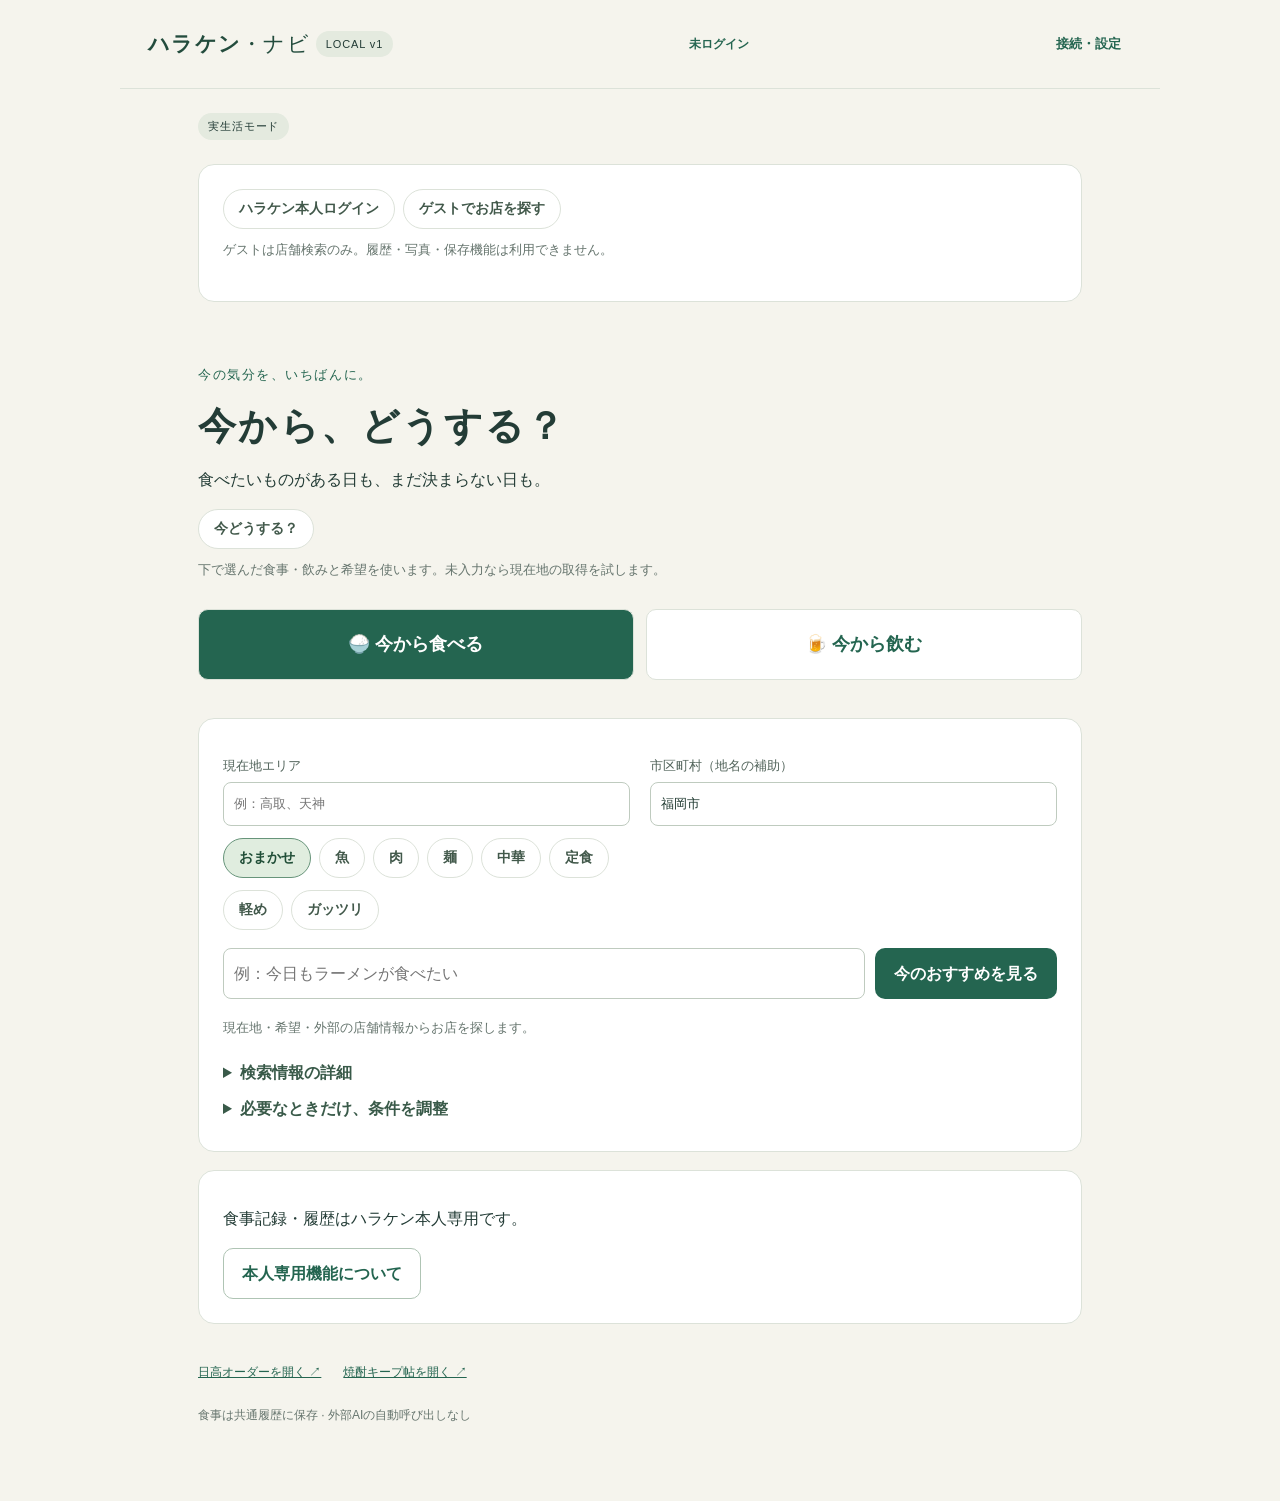
==== index.html @ 4fb6dfbc "Publish read-only guest search and owner login status" ====
<!doctype html>
<html lang="ja" translate="no" class="notranslate"><head><meta charset="utf-8"><meta name="google" content="notranslate"><meta name="viewport" content="width=device-width, initial-scale=1"><link rel="manifest" href="./manifest.webmanifest?v=pwa-id-2" crossorigin="use-credentials"><meta name="theme-color" content="#276451"><title>ハラケン・ナビ</title><link rel="stylesheet" href="style.css"></head>
<body><header><a class="brand" href="#">ハラケン<span>・ナビ</span></a><span class="badge">LOCAL v1</span><button id="auth-badge" class="quiet" aria-label="ログイン状態">未ログイン</button><button id="settings-toggle" class="quiet">接続・設定</button></header>
<main><span id="test-banner" class="badge">実生活モード</span><div id="notice" role="status" aria-live="polite"></div>
<section id="settings" hidden><h2>接続・設定</h2><div id="clock" class="muted"></div><span id="location-status"></span><button id="locate" class="quiet" hidden>現在地を再取得</button><p>OTPログインはハラケン本人専用です。本人としてログインすると、既存アプリの履歴を参照できます。食事は共通履歴へ保存します。以前の端末記録も残ります。</p>
<form id="login-form"><label>メールアドレス<input id="email" type="email" autocomplete="username" required></label><button id="otp-send" type="submit">認証コードを送信</button></form><form id="otp-form" hidden><label>認証コード<input id="otp-code" type="text" inputmode="numeric" autocomplete="one-time-code" pattern="[0-9]{6,10}" maxlength="10" required></label><button id="otp-verify" type="submit">コードでログイン</button><button id="otp-resend" type="button" class="secondary">コードを再送</button><button id="otp-change" type="button" class="quiet">メールアドレスを変更</button></form><p class="muted">既存アプリと同じメールアドレスに認証コードを送ります。届いたコードを入力してください。ログイン状態はこのブラウザーに保持します。</p><p id="auth-message" role="status"></p><p id="auth-state">未ログイン</p><button id="refresh" class="secondary">履歴を再取得</button> <button id="logout" class="quiet">ログアウト</button><div id="connections"></div>
<label class="check"><input type="checkbox" id="test-mode">テストモード（実際の学習から除外）</label><p class="muted">テストモードでも指定エリアの店舗を探索します。記録は実際の学習から除外します。</p><button id="export" class="secondary">この端末の記録を書き出す</button>
</section>
<section id="entry-choice" aria-label="利用方法"><div class="chips"><button id="entry-login">ハラケン本人ログイン</button><button id="entry-guest" class="secondary">ゲストでお店を探す</button></div><p class="muted">ゲストは店舗検索のみ。履歴・写真・保存機能は利用できません。</p></section><section class="intro"><p class="eyebrow">今の気分を、いちばんに。</p><h1>今から、どうする？</h1><p>食べたいものがある日も、まだ決まらない日も。</p><div class="chips"><button id="now">今どうする？</button></div><p id="now-status" role="status" class="muted">下で選んだ食事・飲みと希望を使います。未入力なら現在地の取得を試します。</p><div class="modes"><button id="mode-eat" class="mode active" aria-pressed="true">🍚 今から食べる</button><button id="mode-drink" class="mode" aria-pressed="false">🍺 今から飲む</button></div></section>
<section class="controls"><div class="grid"><label>現在地エリア<input id="area" placeholder="例：高取、天神" maxlength="80"></label><label>市区町村（地名の補助）<input id="region" value="福岡市" maxlength="80"></label></div><div id="categories" class="chips" aria-label="食べたいもの"></div><div id="portions" class="chips" aria-label="食事量" style="margin-top:12px"></div><label for="desire" class="sr">具体的な気分</label><div class="desire-row"><input id="desire" placeholder="例：今日もラーメンが食べたい" maxlength="160"><button id="recommend">今のおすすめを見る</button></div>
<p id="search-explanation" class="muted">現在地・希望・外部の店舗情報からお店を探します。</p><div id="place-choice" hidden></div><details id="search-details"><summary>検索情報の詳細</summary><p id="discovery-status" role="status"></p><p class="muted">周辺店舗：<a href="https://www.openstreetmap.org/copyright" target="_blank" rel="noopener noreferrer">© OpenStreetMap contributors（ODbL）</a> · Powered by <a href="http://webservice.recruit.co.jp/" target="_blank" rel="noopener noreferrer">ホットペッパーグルメ Webサービス</a> · 地名検索：Nominatim。所在地だけを検索先に送信します。登録情報のない店舗・料理もあります。</p></details><details id="conditions"><summary>必要なときだけ、条件を調整</summary><div class="grid">
<label>予算（円）<input id="budget" type="number" min="0" step="100" placeholder="指定なし"></label><label>使える時間（分）<input id="minutes" type="number" min="1" placeholder="指定なし"></label><label>移動<select id="transport"><option value="walk">徒歩</option><option value="car">車・交通機関</option></select></label>
<label>今日の状況<select id="occasion"><option value="normal">いつも通り</option><option value="work">仕事・予定の前</option><option value="holiday">休日・余裕あり</option></select></label><label>天気<select id="weather"><option value="unknown">未確認</option><option value="fine">晴れ・移動しやすい</option><option value="bad">雨・移動しづらい</option></select></label><label>人数<input id="companions" type="number" min="1" max="20" value="1"></label><label>帰宅・戻る時刻<input id="returnBy" type="time"></label>
</div><div id="drink-conditions" hidden class="grid"><label>一人でも外出したい度<select id="soloWish"><option value="1">低い</option><option value="3" selected>普通</option><option value="5">高い</option></select></label><label>誰かとなら外出したい度<select id="socialWish"><option value="1">低い</option><option value="3" selected>普通</option><option value="5">高い</option></select></label><label>何軒目？<select id="round"><option value="1">一軒目</option><option value="2">二軒目</option></select></label><label>翌日の予定<input id="tomorrow" placeholder="例：朝から仕事" maxlength="100"></label></div><p class="muted">変更後は入力済みの条件を保ったまま、候補を再計算します。</p></details></section>
<section id="selected-panel" hidden aria-live="polite"><h2 id="selected-title">この店に決めました</h2><p id="selected-name"></p><p id="selected-detail" class="muted"></p><div class="chips"><a id="selected-hidaka-order" hidden target="_blank" rel="noopener noreferrer">今日の注文を見る</a><button id="selected-go">このまま行く・食後に記録</button><button id="selected-full" class="secondary">満席だった</button><button id="selected-closed" class="secondary">休みだった</button><button id="selected-change" class="secondary">気が変わった</button><button id="selected-other" class="secondary">別の店へ行った</button></div></section><section id="results" hidden aria-live="polite"><div class="section-title"><h2>今なら、この選択</h2><span id="mode-label" class="badge"></span></div><p id="recalculation-status" role="status"></p><p id="result-note" class="muted"></p><details id="other-candidates" open><summary>他の候補を見る</summary><div id="candidate-list"></div><div id="fallback"></div><details id="action-options" hidden><summary>別の食べ方・今は決めない</summary><div id="action-list"></div></details></details><div id="queue-panel" hidden><p id="queue-store"></p><label>待ち組数（任意）<input id="queue-count" type="number" min="0" max="999" step="1"></label><button id="queue-save">満席・行列を記録</button><button id="queue-cancel" class="quiet">キャンセル</button></div><div id="directions" class="chips" aria-label="おすすめを調整"></div><div class="result-actions"><button id="reject" class="secondary">どれもピンと来ない</button><button id="consult" class="quiet">ChatGPTで相談</button></div><div id="reconsider" hidden><p>少し条件を変える？ まだ決めなくても大丈夫。</p><div id="alternatives" class="chips"></div></div><div id="consultation" hidden><label>相談用メモ（必要な部分だけコピー）<textarea id="consult-text" rows="7" readonly></textarea></label><a href="https://chatgpt.com/" target="_blank" rel="noopener noreferrer">ChatGPTを開く ↗</a></div></section>
<section><details><summary>食事を記録・履歴</summary><p class="muted" id="selection-status">推薦以外のお店・行動も記録できます。</p><form id="record-form"><div class="grid"><label>実際に行った店・行動<input id="actual-store" required maxlength="120" placeholder="お店、家でまったり、など"></label><label>料理・内容<input id="actual-dish" required maxlength="160"></label><label>金額（円）<input id="actual-amount" type="number" min="0" step="1" required></label><label>記録の種類<select id="actual-kind"><option value="store">お店・自宅の食事</option><option value="action">食事以外の行動（端末のみ）</option></select></label><label>満足度<select id="actual-rating" required><option value="">選ぶ</option><option value="1">1 いまひとつ</option><option value="2">2 少し残念</option><option value="3">3 ふつう</option><option value="4">4 よかった</option><option value="5">5 とてもよかった</option></select></label></div><label>店舗を変更した理由（任意）<select id="change-reason-type"><option value="">選択しない</option></select></label><label>変更理由・感想（任意）<input id="change-reason" maxlength="300" placeholder="例：満席だったので、魚が食べられる別の店へ"></label><button type="submit">この端末に記録する</button></form><div id="record-list"></div></details></section>
<section><details><summary>候補のお店を追加・情報を補う</summary><p class="muted">知らない地域では、お店を追加して比較できます。確認できていない項目は空欄のままにします。</p><form id="candidate-form"><div class="grid"><label>店名<input id="new-name" required maxlength="120"></label><label>料理<input id="new-dish" required maxlength="160"></label><label>対象<select id="new-mode"><option value="eat">食事</option><option value="drink">飲み</option><option value="both">両方</option></select></label><label>ジャンル・特徴<input id="new-tags" placeholder="魚 寿司 定食" maxlength="120"></label><label>予算の目安（円）<input id="new-price" type="number" min="0" step="1"></label><label>片道の所要時間（分）<input id="new-travel" type="number" min="0" step="1"></label><label>エリア<input id="new-area" maxlength="80"></label><label>公式サイト・情報源URL<input id="new-url" type="url" placeholder="https://..."></label><label>営業時間メモ<input id="new-hours" maxlength="200"></label><label>当日の営業確認<select id="new-status"><option value="unknown">未確認</option><option value="open">本日の営業を確認</option><option value="closed">本日の休業を確認</option></select></label><label>基本定休日<select id="new-closed"><option value="">不明</option><option value="none">定休なしと確認</option><option value="0">日曜</option><option value="1">月曜</option><option value="2">火曜</option><option value="3">水曜</option><option value="4">木曜</option><option value="5">金曜</option><option value="6">土曜</option></select></label></div><button type="submit">候補を保存</button></form></details></section>
<section id="member-prompt"><p>食事記録・履歴はハラケン本人専用です。</p><button id="member-login" class="secondary">本人専用機能について</button></section><section id="history-context"><details><summary>判断に使う履歴</summary><p>記録の空白は「食べていない」「栄養不足」を意味しません。</p><div id="food-context">ログインすると、直近3食・7食と嗜好情報を参照できます。</div></details></section>
<footer><a id="hidaka-link" target="_blank" rel="noopener noreferrer">日高オーダーを開く ↗</a><a id="shochu-link" target="_blank" rel="noopener noreferrer">焼酎キープ帖を開く ↗</a><p>食事は共通履歴に保存 · 外部AIの自動呼び出しなし</p></footer></main><script type="module" src="main.js"></script></body></html>
---- style.css ----
:root{font-family:"Yu Gothic UI","Meiryo",sans-serif;color:#233c36;background:#f5f4ed;font-size:16px;line-height:1.7;--green:#246550;--muted:#66756e;--line:#dce2d9}*{box-sizing:border-box}body{margin:0}header{max-width:1040px;margin:auto;display:flex;align-items:center;gap:14px;padding:22px 28px;border-bottom:1px solid var(--line)}.brand{color:#234c3d;font-size:21px;font-weight:800;text-decoration:none;letter-spacing:.06em}.brand span{font-weight:500}header button{margin-left:auto}.badge{font-size:11px;letter-spacing:.08em;background:#e4eadf;border-radius:99px;padding:4px 10px;white-space:nowrap}main{max-width:940px;margin:auto;padding:22px 28px 40px}.muted,.statusbar{font-size:13px;color:var(--muted)}.statusbar{display:flex;gap:12px;flex-wrap:wrap;align-items:center}.intro{padding:34px 0 20px;background:transparent;border:0}.eyebrow{color:var(--green);font-size:13px;letter-spacing:.12em}h1{font-size:38px;letter-spacing:.06em;line-height:1.3;margin:14px 0}h2{font-size:21px;margin:0 0 14px}p{margin:10px 0 16px}button,input,select,textarea{font:inherit}button{cursor:pointer;background:var(--green);color:white;border:1px solid transparent;border-radius:10px;padding:11px 18px;font-weight:600;min-height:44px}button:hover{filter:brightness(.94)}button:disabled{opacity:.55;cursor:wait}button.secondary{background:white;color:var(--green);border-color:#afc4b4}button.quiet{background:transparent;color:var(--green);font-size:13px;padding:6px 10px}button:focus-visible,a:focus-visible,summary:focus-visible{outline:3px solid #d49535;outline-offset:3px}.modes{display:grid;grid-template-columns:1fr 1fr;gap:12px;margin-top:28px}.mode{padding:19px;background:#fff;color:var(--green);border-color:var(--line);font-size:18px}.mode.active{background:var(--green);color:#fff}.chips{display:flex;flex-wrap:wrap;gap:8px}.chips button{font-size:14px;background:#fff;border:1px solid var(--line);color:#42594b;border-radius:99px;min-height:40px;padding:6px 15px}.chips button.active{background:#e0eddf;border-color:#67947a;color:#204e37}section{background:#fff;border:1px solid var(--line);border-radius:16px;padding:24px;margin:18px 0}input,select,textarea{width:100%;border:1px solid #bfcbbf;border-radius:8px;padding:10px;background:#fff;color:#203a31;min-height:44px}input:focus,select:focus,textarea:focus{outline:2px solid #67947a;outline-offset:1px}label{display:block;font-size:13px;color:#52645b;margin:12px 0}label input,label select,label textarea{display:block;margin-top:5px}.desire-row{display:flex;gap:10px;margin:18px 0}.desire-row input{flex:1;min-width:0}.desire-row button{white-space:nowrap}summary{cursor:pointer;font-weight:600;color:#395a49;min-height:36px;padding:4px 0}.grid{display:grid;grid-template-columns:repeat(2,minmax(0,1fr));gap:0 20px}.check{display:flex;align-items:center;gap:10px}.check input{width:18px;min-height:18px;margin:0}.section-title{display:flex;align-items:center;justify-content:space-between;gap:12px}.candidate{border:1px solid var(--line);border-radius:12px;padding:18px;margin-top:12px}.candidate.first{background:#f1f6ed;border:2px solid #72987a;padding:24px}.candidate h3{font-size:20px;margin:8px 0}.candidate.first h3{font-size:28px}.rank{font-size:12px;font-weight:700;letter-spacing:.1em;color:#4a7656}.meta{display:flex;gap:10px;flex-wrap:wrap;font-size:13px;color:#586c5c}.card-actions{display:flex;flex-wrap:wrap;gap:6px;margin-top:15px}.card-actions button{font-size:12px;padding:7px 10px;min-height:38px}.reason{color:#365d40}.fallback{margin-top:18px;padding:18px;border-left:4px solid #c39b57;background:#fbf7ee;border-radius:8px}.result-actions{display:flex;gap:10px;flex-wrap:wrap;margin-top:22px}#notice:not(:empty){padding:12px 16px;background:#fff5d9;border:1px solid #e5ca86;border-radius:10px;margin-top:14px;font-size:14px}#reconsider{margin-top:20px;padding-top:12px;border-top:1px solid var(--line)}.record{padding:15px 0;border-bottom:1px solid var(--line);font-size:14px}.pill{display:inline-block;font-size:11px;padding:2px 7px;background:#eef0e9;border-radius:4px;margin-right:6px}footer{padding:20px 0;color:var(--muted);font-size:12px}footer a{display:inline-block;margin:0 22px 12px 0}a{color:var(--green)}.sr{position:absolute;width:1px;height:1px;overflow:hidden;clip:rect(0,0,0,0)}[hidden]{display:none!important}#connections p{font-size:12px;margin:6px 0}#consultation{margin-top:15px}.context-row{font-size:13px;border-bottom:1px solid var(--line);padding:8px 0}details[open]>summary{margin-bottom:14px}form button{margin-top:12px}@media(max-width:600px){header{padding:16px}.brand{font-size:18px}header .badge{display:none}main{padding:16px}.intro{padding-top:22px}h1{font-size:30px}.intro>p{font-size:14px}.mode{font-size:16px;padding:15px 5px}section{padding:18px;border-radius:12px}.desire-row{flex-direction:column}.grid{gap:0 12px}.candidate.first{padding:18px}.candidate.first h3{font-size:25px}.section-title{align-items:flex-start}.section-title h2{font-size:19px}.statusbar{gap:4px 9px}}
/* Compare three compact cards on desktop; details stay local to each card. */
#candidate-list,#action-list{display:grid;grid-template-columns:repeat(3,minmax(0,1fr));gap:12px;align-items:start}
.candidate,.candidate.first{padding:14px;margin-top:0;min-width:0}
.candidate h3,.candidate.first h3{font-size:20px;line-height:1.4;margin:6px 0;overflow-wrap:anywhere}
.candidate .reason{font-size:14px;line-height:1.6;margin:10px 0}
.candidate .meta{display:grid;gap:2px;margin-top:6px}
.candidate>button{font-size:14px;padding:8px 14px}
.candidate-details{margin-top:8px}.candidate-details summary{font-size:14px}
.candidate-details .detail-close{display:none}.candidate-details[open]>summary .detail-close{display:inline}.candidate-details[open]>summary .detail-open{display:none}
#action-options{margin-top:18px}.candidate-details p{overflow-wrap:anywhere}
@media(max-width:700px){#candidate-list,#action-list{grid-template-columns:1fr}.candidate,.candidate.first{padding:16px}.candidate .meta{display:flex}.candidate h3,.candidate.first h3{font-size:21px}}

.store-facts{display:grid;grid-template-columns:auto minmax(0,1fr);gap:6px 10px;font-size:14px}.store-facts dt{font-weight:600}.store-facts dd{margin:0;overflow-wrap:anywhere}#other-candidates>summary{margin-bottom:12px}

.store-facts dd{white-space:pre-line}#selected-hidaka-order:not([hidden]){display:inline-block;padding:12px 18px;border:1px solid #286450;border-radius:24px;color:#286450}

#notice:empty, #test-banner:empty {display:none}
#test-banner {display:inline-block;margin:0 0 .4rem}
#meal-edit-dialog {max-width:32rem;width:calc(100% - 3rem);border:1px solid #ccc;border-radius:16px;padding:1.25rem}
#meal-edit-dialog::backdrop {background:rgba(0,0,0,.35)}

header{flex-wrap:wrap;gap:6px}#auth-badge{font-size:12px;white-space:nowrap;padding:6px 8px;min-height:32px}#entry-choice .chips{flex-wrap:wrap}@media(max-width:400px){header{gap:4px}.brand{font-size:16px}#settings-toggle{font-size:12px;padding:6px}#auth-badge{font-size:11px}}
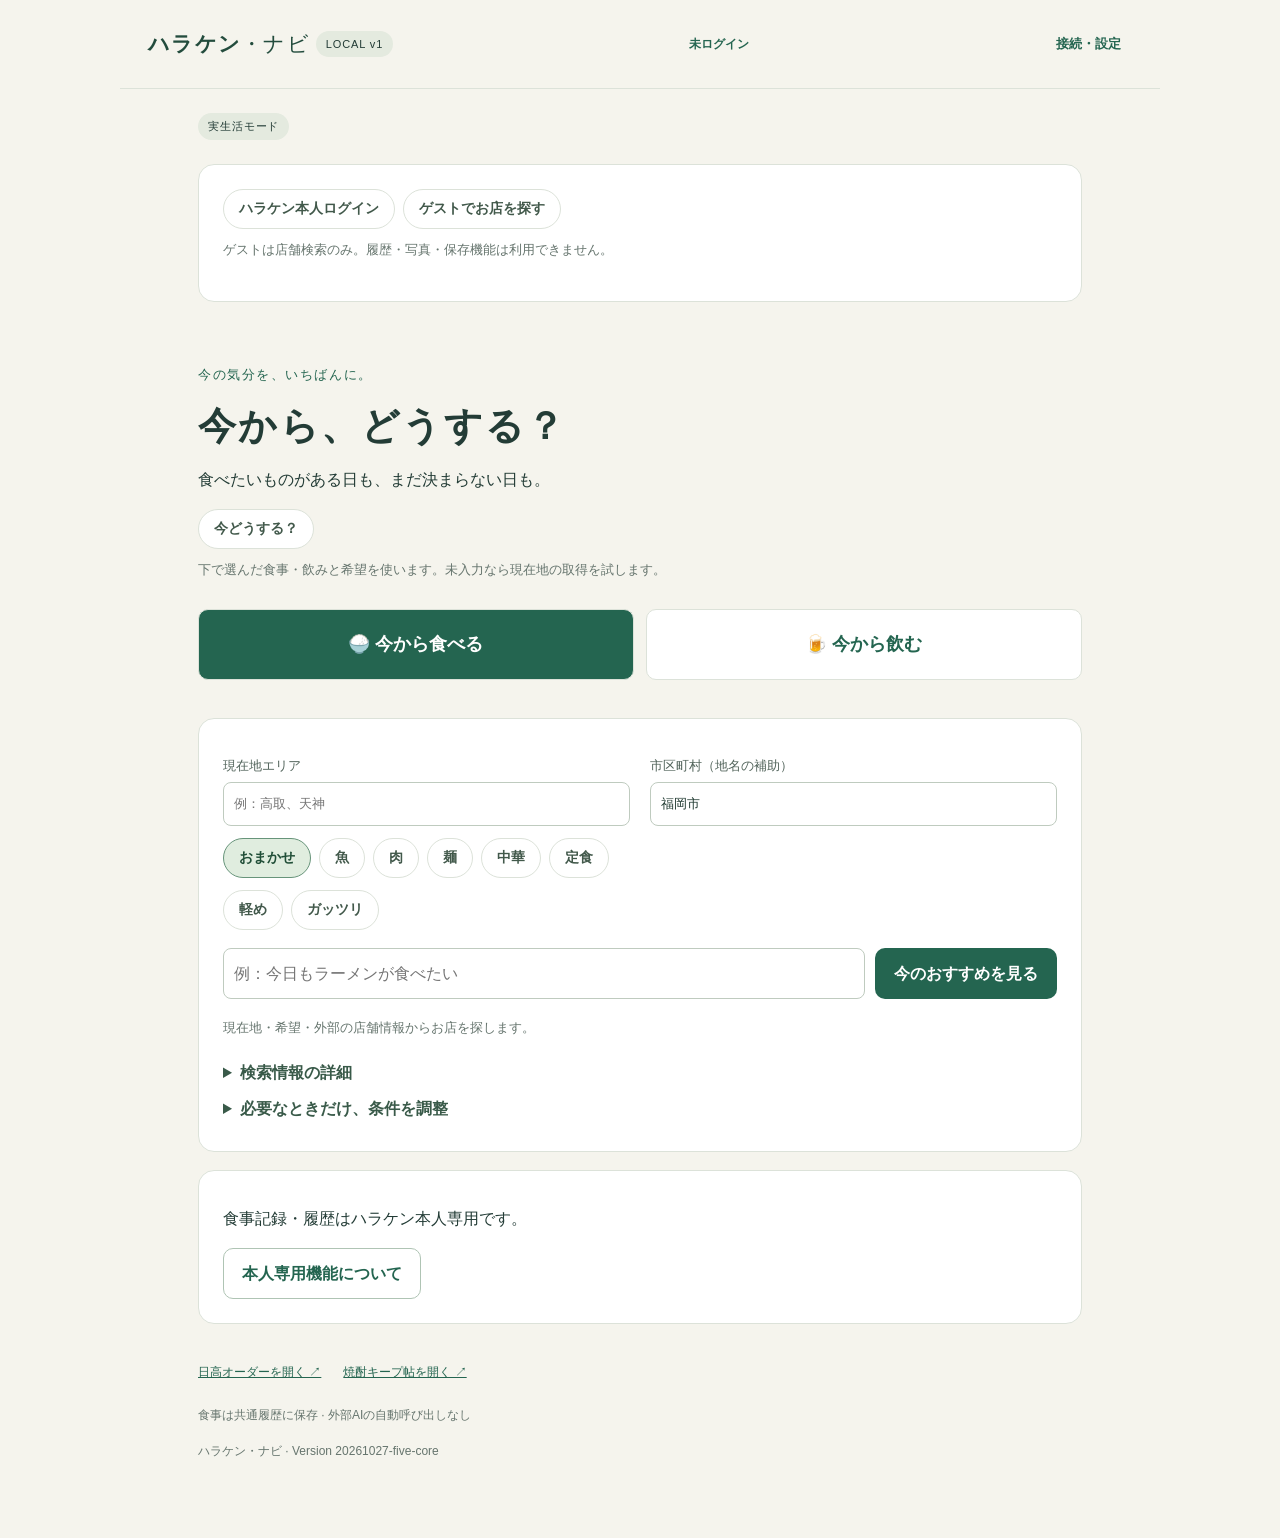
==== commit 086510a2: "Display 20261027-five-core version in footer" ====
--- a/index.html
+++ b/index.html
@@ -1,5 +1,5 @@
 <!doctype html>
-<html lang="ja" translate="no" class="notranslate"><head><meta charset="utf-8"><meta name="google" content="notranslate"><meta name="viewport" content="width=device-width, initial-scale=1"><link rel="manifest" href="./manifest.webmanifest?v=pwa-id-2" crossorigin="use-credentials"><meta name="theme-color" content="#276451"><title>ハラケン・ナビ</title><link rel="stylesheet" href="style.css"></head>
+<html lang="ja" translate="no" class="notranslate"><head><meta charset="utf-8"><meta name="google" content="notranslate"><meta name="viewport" content="width=device-width, initial-scale=1"><link rel="manifest" href="./manifest.webmanifest?v=pwa-id-2" crossorigin="use-credentials"><meta name="theme-color" content="#276451"><title>ハラケン・ナビ</title><link rel="stylesheet" href="style.css?v=20261025-camera-gps"></head>
 <body><header><a class="brand" href="#">ハラケン<span>・ナビ</span></a><span class="badge">LOCAL v1</span><button id="auth-badge" class="quiet" aria-label="ログイン状態">未ログイン</button><button id="settings-toggle" class="quiet">接続・設定</button></header>
 <main><span id="test-banner" class="badge">実生活モード</span><div id="notice" role="status" aria-live="polite"></div>
 <section id="settings" hidden><h2>接続・設定</h2><div id="clock" class="muted"></div><span id="location-status"></span><button id="locate" class="quiet" hidden>現在地を再取得</button><p>OTPログインはハラケン本人専用です。本人としてログインすると、既存アプリの履歴を参照できます。食事は共通履歴へ保存します。以前の端末記録も残ります。</p>
@@ -16,4 +16,4 @@
 <section><details><summary>食事を記録・履歴</summary><p class="muted" id="selection-status">推薦以外のお店・行動も記録できます。</p><form id="record-form"><div class="grid"><label>実際に行った店・行動<input id="actual-store" required maxlength="120" placeholder="お店、家でまったり、など"></label><label>料理・内容<input id="actual-dish" required maxlength="160"></label><label>金額（円）<input id="actual-amount" type="number" min="0" step="1" required></label><label>記録の種類<select id="actual-kind"><option value="store">お店・自宅の食事</option><option value="action">食事以外の行動（端末のみ）</option></select></label><label>満足度<select id="actual-rating" required><option value="">選ぶ</option><option value="1">1 いまひとつ</option><option value="2">2 少し残念</option><option value="3">3 ふつう</option><option value="4">4 よかった</option><option value="5">5 とてもよかった</option></select></label></div><label>店舗を変更した理由（任意）<select id="change-reason-type"><option value="">選択しない</option></select></label><label>変更理由・感想（任意）<input id="change-reason" maxlength="300" placeholder="例：満席だったので、魚が食べられる別の店へ"></label><button type="submit">この端末に記録する</button></form><div id="record-list"></div></details></section>
 <section><details><summary>候補のお店を追加・情報を補う</summary><p class="muted">知らない地域では、お店を追加して比較できます。確認できていない項目は空欄のままにします。</p><form id="candidate-form"><div class="grid"><label>店名<input id="new-name" required maxlength="120"></label><label>料理<input id="new-dish" required maxlength="160"></label><label>対象<select id="new-mode"><option value="eat">食事</option><option value="drink">飲み</option><option value="both">両方</option></select></label><label>ジャンル・特徴<input id="new-tags" placeholder="魚 寿司 定食" maxlength="120"></label><label>予算の目安（円）<input id="new-price" type="number" min="0" step="1"></label><label>片道の所要時間（分）<input id="new-travel" type="number" min="0" step="1"></label><label>エリア<input id="new-area" maxlength="80"></label><label>公式サイト・情報源URL<input id="new-url" type="url" placeholder="https://..."></label><label>営業時間メモ<input id="new-hours" maxlength="200"></label><label>当日の営業確認<select id="new-status"><option value="unknown">未確認</option><option value="open">本日の営業を確認</option><option value="closed">本日の休業を確認</option></select></label><label>基本定休日<select id="new-closed"><option value="">不明</option><option value="none">定休なしと確認</option><option value="0">日曜</option><option value="1">月曜</option><option value="2">火曜</option><option value="3">水曜</option><option value="4">木曜</option><option value="5">金曜</option><option value="6">土曜</option></select></label></div><button type="submit">候補を保存</button></form></details></section>
 <section id="member-prompt"><p>食事記録・履歴はハラケン本人専用です。</p><button id="member-login" class="secondary">本人専用機能について</button></section><section id="history-context"><details><summary>判断に使う履歴</summary><p>記録の空白は「食べていない」「栄養不足」を意味しません。</p><div id="food-context">ログインすると、直近3食・7食と嗜好情報を参照できます。</div></details></section>
-<footer><a id="hidaka-link" target="_blank" rel="noopener noreferrer">日高オーダーを開く ↗</a><a id="shochu-link" target="_blank" rel="noopener noreferrer">焼酎キープ帖を開く ↗</a><p>食事は共通履歴に保存 · 外部AIの自動呼び出しなし</p></footer></main><script type="module" src="main.js"></script></body></html>
+<footer><a id="hidaka-link" target="_blank" rel="noopener noreferrer">日高オーダーを開く ↗</a><a id="shochu-link" target="_blank" rel="noopener noreferrer">焼酎キープ帖を開く ↗</a><p>食事は共通履歴に保存 · 外部AIの自動呼び出しなし</p><p class="navi-release-version">ハラケン・ナビ · Version 20261027-five-core</p></footer></main><script type="module" src="main.js?v=20261027-five-core"></script></body></html>
--- a/style.css
+++ b/style.css
@@ -21,3 +21,10 @@
 #meal-edit-dialog::backdrop {background:rgba(0,0,0,.35)}
 
 header{flex-wrap:wrap;gap:6px}#auth-badge{font-size:12px;white-space:nowrap;padding:6px 8px;min-height:32px}#entry-choice .chips{flex-wrap:wrap}@media(max-width:400px){header{gap:4px}.brand{font-size:16px}#settings-toggle{font-size:12px;padding:6px}#auth-badge{font-size:11px}}
+
+/* Photo store confirmation: mobile cards, no horizontal overflow. */
+.store-link-dialog{box-sizing:border-box;width:calc(100% - 24px);max-width:520px;max-height:90dvh;overflow:auto;border:1px solid #ccc;border-radius:16px;padding:16px}.store-link-dialog input{box-sizing:border-box;width:100%;min-width:0}.store-link-dialog button{max-width:100%;min-height:44px;white-space:normal;overflow-wrap:anywhere}.store-link-card{display:flex;flex-direction:column;gap:6px;padding:12px 0;border-bottom:1px solid #ddd;min-width:0}.store-link-card button{text-align:left;width:100%;margin:0;font-size:16px}.store-link-address{font-size:14px;overflow-wrap:anywhere}.store-link-distance{font-size:14px;color:#456}.store-link-dialog::backdrop{background:rgba(0,0,0,.35)}
+
+.meal-photo-card{padding:8px 0;border-bottom:1px solid #ddd;overflow-wrap:anywhere}.meal-photo-card p{margin:4px 0}.meal-photo-card details{font-size:13px}.meal-photo-card .chips{gap:6px}
+/* Camera-first photo inputs; handlers and file constraints are unchanged. */
+.meal-photo-inputs{display:flex;flex-direction:column;gap:10px;width:100%;max-width:560px;margin:12px 0}.meal-photo-inputs button{width:100%;margin:0;min-height:54px;padding:12px 16px;display:flex;justify-content:center;align-items:center;text-align:center;white-space:normal;line-height:1.4}.meal-photo-inputs #meal-camera-open{background:var(--green);color:#fff;border:1px solid var(--green);font-weight:700}.meal-photo-inputs #meal-files-open{background:#fff;color:var(--green);border:1px solid var(--green);min-height:48px}.meal-photo-inputs button:focus-visible{outline:3px solid #aa6500;outline-offset:3px}.meal-photo-inputs input[hidden]{display:none}
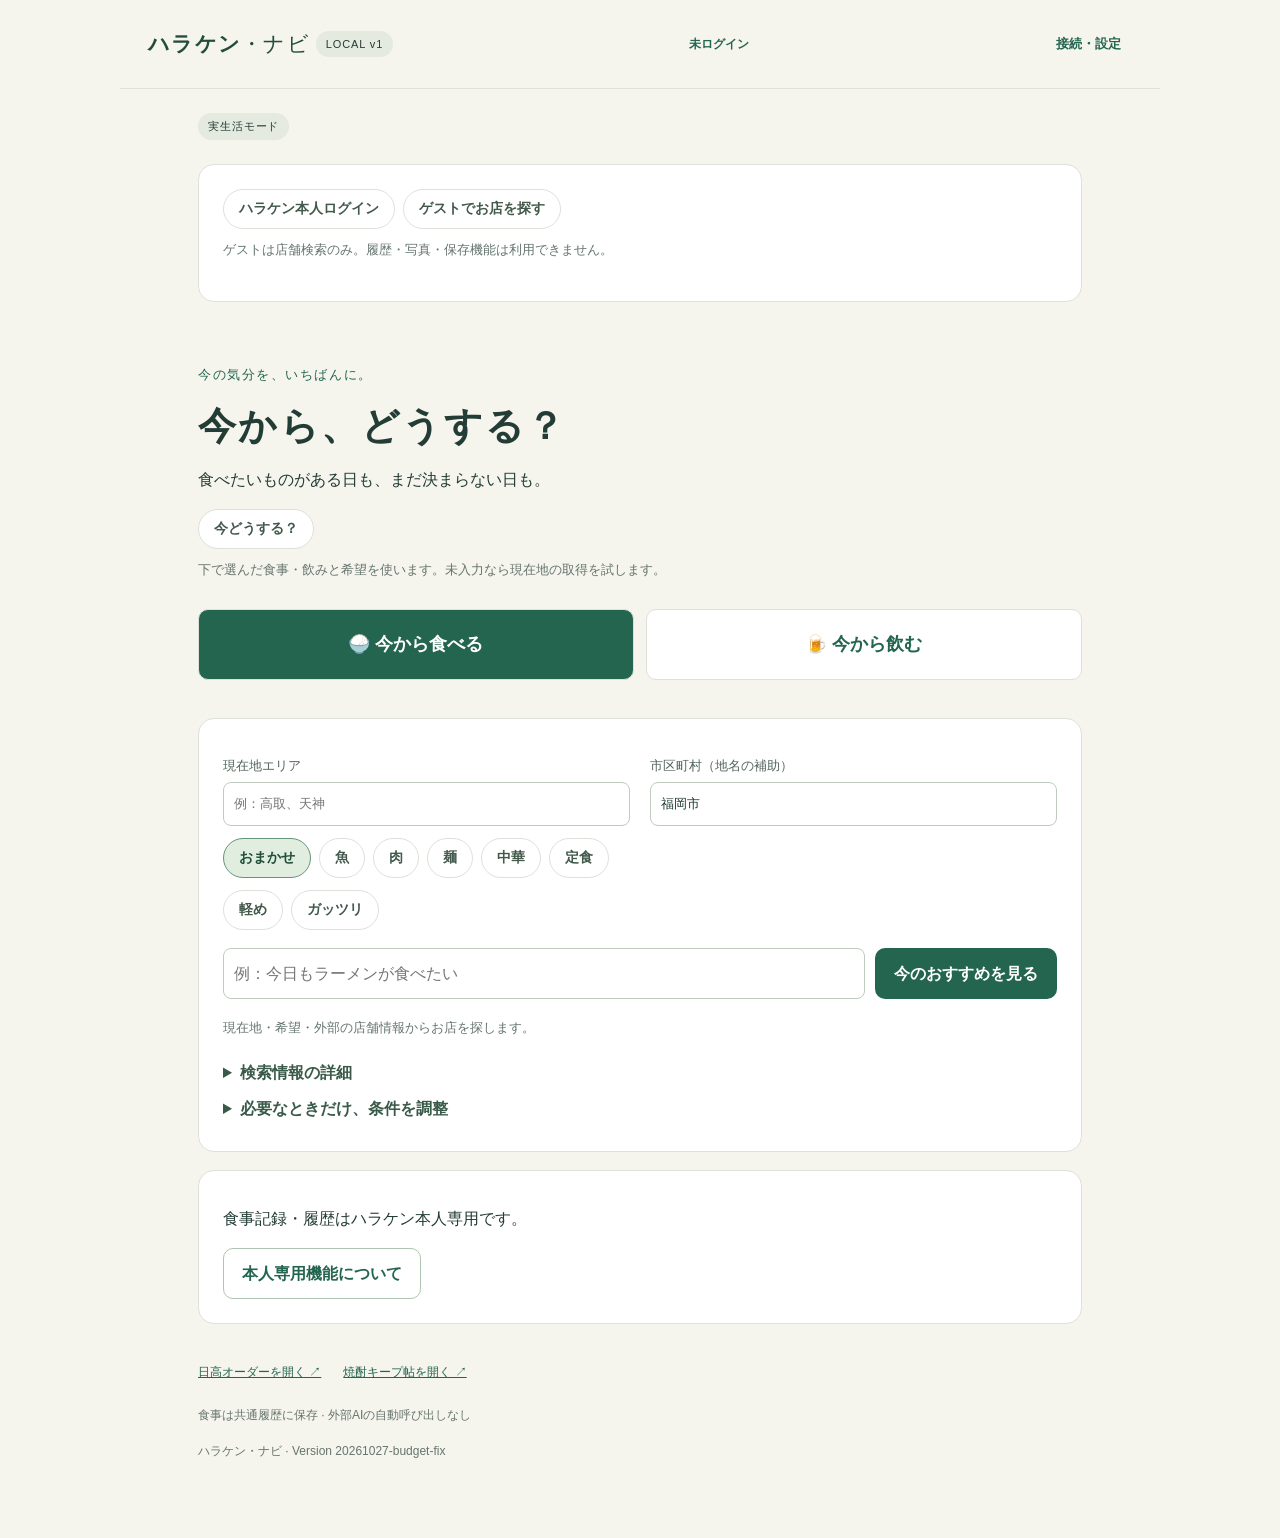
==== commit fb29e34f: "Prepare 20261027-budget-fix: refresh index.html" ====
--- a/index.html
+++ b/index.html
@@ -16,4 +16,4 @@
 <section><details><summary>食事を記録・履歴</summary><p class="muted" id="selection-status">推薦以外のお店・行動も記録できます。</p><form id="record-form"><div class="grid"><label>実際に行った店・行動<input id="actual-store" required maxlength="120" placeholder="お店、家でまったり、など"></label><label>料理・内容<input id="actual-dish" required maxlength="160"></label><label>金額（円）<input id="actual-amount" type="number" min="0" step="1" required></label><label>記録の種類<select id="actual-kind"><option value="store">お店・自宅の食事</option><option value="action">食事以外の行動（端末のみ）</option></select></label><label>満足度<select id="actual-rating" required><option value="">選ぶ</option><option value="1">1 いまひとつ</option><option value="2">2 少し残念</option><option value="3">3 ふつう</option><option value="4">4 よかった</option><option value="5">5 とてもよかった</option></select></label></div><label>店舗を変更した理由（任意）<select id="change-reason-type"><option value="">選択しない</option></select></label><label>変更理由・感想（任意）<input id="change-reason" maxlength="300" placeholder="例：満席だったので、魚が食べられる別の店へ"></label><button type="submit">この端末に記録する</button></form><div id="record-list"></div></details></section>
 <section><details><summary>候補のお店を追加・情報を補う</summary><p class="muted">知らない地域では、お店を追加して比較できます。確認できていない項目は空欄のままにします。</p><form id="candidate-form"><div class="grid"><label>店名<input id="new-name" required maxlength="120"></label><label>料理<input id="new-dish" required maxlength="160"></label><label>対象<select id="new-mode"><option value="eat">食事</option><option value="drink">飲み</option><option value="both">両方</option></select></label><label>ジャンル・特徴<input id="new-tags" placeholder="魚 寿司 定食" maxlength="120"></label><label>予算の目安（円）<input id="new-price" type="number" min="0" step="1"></label><label>片道の所要時間（分）<input id="new-travel" type="number" min="0" step="1"></label><label>エリア<input id="new-area" maxlength="80"></label><label>公式サイト・情報源URL<input id="new-url" type="url" placeholder="https://..."></label><label>営業時間メモ<input id="new-hours" maxlength="200"></label><label>当日の営業確認<select id="new-status"><option value="unknown">未確認</option><option value="open">本日の営業を確認</option><option value="closed">本日の休業を確認</option></select></label><label>基本定休日<select id="new-closed"><option value="">不明</option><option value="none">定休なしと確認</option><option value="0">日曜</option><option value="1">月曜</option><option value="2">火曜</option><option value="3">水曜</option><option value="4">木曜</option><option value="5">金曜</option><option value="6">土曜</option></select></label></div><button type="submit">候補を保存</button></form></details></section>
 <section id="member-prompt"><p>食事記録・履歴はハラケン本人専用です。</p><button id="member-login" class="secondary">本人専用機能について</button></section><section id="history-context"><details><summary>判断に使う履歴</summary><p>記録の空白は「食べていない」「栄養不足」を意味しません。</p><div id="food-context">ログインすると、直近3食・7食と嗜好情報を参照できます。</div></details></section>
-<footer><a id="hidaka-link" target="_blank" rel="noopener noreferrer">日高オーダーを開く ↗</a><a id="shochu-link" target="_blank" rel="noopener noreferrer">焼酎キープ帖を開く ↗</a><p>食事は共通履歴に保存 · 外部AIの自動呼び出しなし</p><p class="navi-release-version">ハラケン・ナビ · Version 20261027-five-core</p></footer></main><script type="module" src="main.js?v=20261027-five-core"></script></body></html>
+<footer><a id="hidaka-link" target="_blank" rel="noopener noreferrer">日高オーダーを開く ↗</a><a id="shochu-link" target="_blank" rel="noopener noreferrer">焼酎キープ帖を開く ↗</a><p>食事は共通履歴に保存 · 外部AIの自動呼び出しなし</p><p class="navi-release-version">ハラケン・ナビ · Version 20261027-budget-fix</p></footer></main><script type="module" src="main.js?v=20261027-budget-fix"></script></body></html>
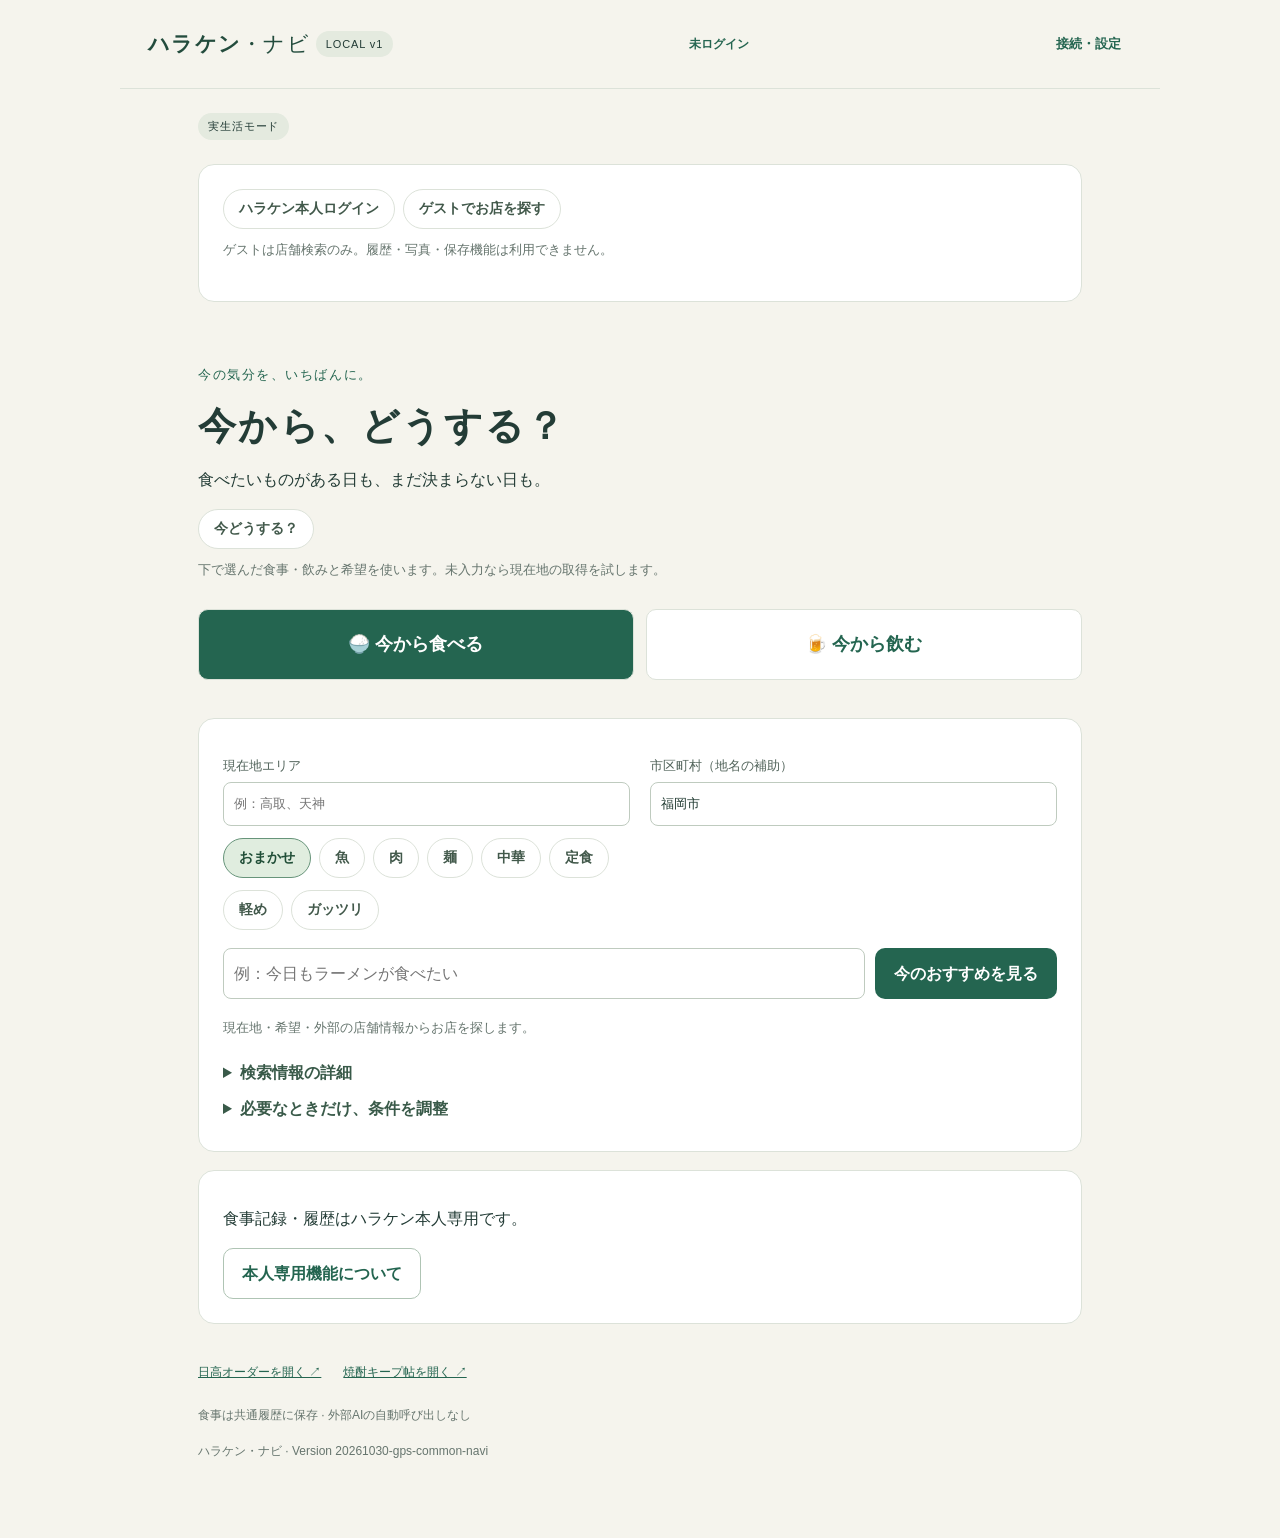
==== commit 0cd4d115: "Release GPS confirmation and map selection (20261030-gps-common-navi)" ====
--- a/index.html
+++ b/index.html
@@ -1,19 +1,19 @@
-<!doctype html>
-<html lang="ja" translate="no" class="notranslate"><head><meta charset="utf-8"><meta name="google" content="notranslate"><meta name="viewport" content="width=device-width, initial-scale=1"><link rel="manifest" href="./manifest.webmanifest?v=pwa-id-2" crossorigin="use-credentials"><meta name="theme-color" content="#276451"><title>ハラケン・ナビ</title><link rel="stylesheet" href="style.css?v=20261025-camera-gps"></head>
-<body><header><a class="brand" href="#">ハラケン<span>・ナビ</span></a><span class="badge">LOCAL v1</span><button id="auth-badge" class="quiet" aria-label="ログイン状態">未ログイン</button><button id="settings-toggle" class="quiet">接続・設定</button></header>
-<main><span id="test-banner" class="badge">実生活モード</span><div id="notice" role="status" aria-live="polite"></div>
-<section id="settings" hidden><h2>接続・設定</h2><div id="clock" class="muted"></div><span id="location-status"></span><button id="locate" class="quiet" hidden>現在地を再取得</button><p>OTPログインはハラケン本人専用です。本人としてログインすると、既存アプリの履歴を参照できます。食事は共通履歴へ保存します。以前の端末記録も残ります。</p>
-<form id="login-form"><label>メールアドレス<input id="email" type="email" autocomplete="username" required></label><button id="otp-send" type="submit">認証コードを送信</button></form><form id="otp-form" hidden><label>認証コード<input id="otp-code" type="text" inputmode="numeric" autocomplete="one-time-code" pattern="[0-9]{6,10}" maxlength="10" required></label><button id="otp-verify" type="submit">コードでログイン</button><button id="otp-resend" type="button" class="secondary">コードを再送</button><button id="otp-change" type="button" class="quiet">メールアドレスを変更</button></form><p class="muted">既存アプリと同じメールアドレスに認証コードを送ります。届いたコードを入力してください。ログイン状態はこのブラウザーに保持します。</p><p id="auth-message" role="status"></p><p id="auth-state">未ログイン</p><button id="refresh" class="secondary">履歴を再取得</button> <button id="logout" class="quiet">ログアウト</button><div id="connections"></div>
-<label class="check"><input type="checkbox" id="test-mode">テストモード（実際の学習から除外）</label><p class="muted">テストモードでも指定エリアの店舗を探索します。記録は実際の学習から除外します。</p><button id="export" class="secondary">この端末の記録を書き出す</button>
-</section>
-<section id="entry-choice" aria-label="利用方法"><div class="chips"><button id="entry-login">ハラケン本人ログイン</button><button id="entry-guest" class="secondary">ゲストでお店を探す</button></div><p class="muted">ゲストは店舗検索のみ。履歴・写真・保存機能は利用できません。</p></section><section class="intro"><p class="eyebrow">今の気分を、いちばんに。</p><h1>今から、どうする？</h1><p>食べたいものがある日も、まだ決まらない日も。</p><div class="chips"><button id="now">今どうする？</button></div><p id="now-status" role="status" class="muted">下で選んだ食事・飲みと希望を使います。未入力なら現在地の取得を試します。</p><div class="modes"><button id="mode-eat" class="mode active" aria-pressed="true">🍚 今から食べる</button><button id="mode-drink" class="mode" aria-pressed="false">🍺 今から飲む</button></div></section>
-<section class="controls"><div class="grid"><label>現在地エリア<input id="area" placeholder="例：高取、天神" maxlength="80"></label><label>市区町村（地名の補助）<input id="region" value="福岡市" maxlength="80"></label></div><div id="categories" class="chips" aria-label="食べたいもの"></div><div id="portions" class="chips" aria-label="食事量" style="margin-top:12px"></div><label for="desire" class="sr">具体的な気分</label><div class="desire-row"><input id="desire" placeholder="例：今日もラーメンが食べたい" maxlength="160"><button id="recommend">今のおすすめを見る</button></div>
-<p id="search-explanation" class="muted">現在地・希望・外部の店舗情報からお店を探します。</p><div id="place-choice" hidden></div><details id="search-details"><summary>検索情報の詳細</summary><p id="discovery-status" role="status"></p><p class="muted">周辺店舗：<a href="https://www.openstreetmap.org/copyright" target="_blank" rel="noopener noreferrer">© OpenStreetMap contributors（ODbL）</a> · Powered by <a href="http://webservice.recruit.co.jp/" target="_blank" rel="noopener noreferrer">ホットペッパーグルメ Webサービス</a> · 地名検索：Nominatim。所在地だけを検索先に送信します。登録情報のない店舗・料理もあります。</p></details><details id="conditions"><summary>必要なときだけ、条件を調整</summary><div class="grid">
-<label>予算（円）<input id="budget" type="number" min="0" step="100" placeholder="指定なし"></label><label>使える時間（分）<input id="minutes" type="number" min="1" placeholder="指定なし"></label><label>移動<select id="transport"><option value="walk">徒歩</option><option value="car">車・交通機関</option></select></label>
-<label>今日の状況<select id="occasion"><option value="normal">いつも通り</option><option value="work">仕事・予定の前</option><option value="holiday">休日・余裕あり</option></select></label><label>天気<select id="weather"><option value="unknown">未確認</option><option value="fine">晴れ・移動しやすい</option><option value="bad">雨・移動しづらい</option></select></label><label>人数<input id="companions" type="number" min="1" max="20" value="1"></label><label>帰宅・戻る時刻<input id="returnBy" type="time"></label>
-</div><div id="drink-conditions" hidden class="grid"><label>一人でも外出したい度<select id="soloWish"><option value="1">低い</option><option value="3" selected>普通</option><option value="5">高い</option></select></label><label>誰かとなら外出したい度<select id="socialWish"><option value="1">低い</option><option value="3" selected>普通</option><option value="5">高い</option></select></label><label>何軒目？<select id="round"><option value="1">一軒目</option><option value="2">二軒目</option></select></label><label>翌日の予定<input id="tomorrow" placeholder="例：朝から仕事" maxlength="100"></label></div><p class="muted">変更後は入力済みの条件を保ったまま、候補を再計算します。</p></details></section>
-<section id="selected-panel" hidden aria-live="polite"><h2 id="selected-title">この店に決めました</h2><p id="selected-name"></p><p id="selected-detail" class="muted"></p><div class="chips"><a id="selected-hidaka-order" hidden target="_blank" rel="noopener noreferrer">今日の注文を見る</a><button id="selected-go">このまま行く・食後に記録</button><button id="selected-full" class="secondary">満席だった</button><button id="selected-closed" class="secondary">休みだった</button><button id="selected-change" class="secondary">気が変わった</button><button id="selected-other" class="secondary">別の店へ行った</button></div></section><section id="results" hidden aria-live="polite"><div class="section-title"><h2>今なら、この選択</h2><span id="mode-label" class="badge"></span></div><p id="recalculation-status" role="status"></p><p id="result-note" class="muted"></p><details id="other-candidates" open><summary>他の候補を見る</summary><div id="candidate-list"></div><div id="fallback"></div><details id="action-options" hidden><summary>別の食べ方・今は決めない</summary><div id="action-list"></div></details></details><div id="queue-panel" hidden><p id="queue-store"></p><label>待ち組数（任意）<input id="queue-count" type="number" min="0" max="999" step="1"></label><button id="queue-save">満席・行列を記録</button><button id="queue-cancel" class="quiet">キャンセル</button></div><div id="directions" class="chips" aria-label="おすすめを調整"></div><div class="result-actions"><button id="reject" class="secondary">どれもピンと来ない</button><button id="consult" class="quiet">ChatGPTで相談</button></div><div id="reconsider" hidden><p>少し条件を変える？ まだ決めなくても大丈夫。</p><div id="alternatives" class="chips"></div></div><div id="consultation" hidden><label>相談用メモ（必要な部分だけコピー）<textarea id="consult-text" rows="7" readonly></textarea></label><a href="https://chatgpt.com/" target="_blank" rel="noopener noreferrer">ChatGPTを開く ↗</a></div></section>
-<section><details><summary>食事を記録・履歴</summary><p class="muted" id="selection-status">推薦以外のお店・行動も記録できます。</p><form id="record-form"><div class="grid"><label>実際に行った店・行動<input id="actual-store" required maxlength="120" placeholder="お店、家でまったり、など"></label><label>料理・内容<input id="actual-dish" required maxlength="160"></label><label>金額（円）<input id="actual-amount" type="number" min="0" step="1" required></label><label>記録の種類<select id="actual-kind"><option value="store">お店・自宅の食事</option><option value="action">食事以外の行動（端末のみ）</option></select></label><label>満足度<select id="actual-rating" required><option value="">選ぶ</option><option value="1">1 いまひとつ</option><option value="2">2 少し残念</option><option value="3">3 ふつう</option><option value="4">4 よかった</option><option value="5">5 とてもよかった</option></select></label></div><label>店舗を変更した理由（任意）<select id="change-reason-type"><option value="">選択しない</option></select></label><label>変更理由・感想（任意）<input id="change-reason" maxlength="300" placeholder="例：満席だったので、魚が食べられる別の店へ"></label><button type="submit">この端末に記録する</button></form><div id="record-list"></div></details></section>
-<section><details><summary>候補のお店を追加・情報を補う</summary><p class="muted">知らない地域では、お店を追加して比較できます。確認できていない項目は空欄のままにします。</p><form id="candidate-form"><div class="grid"><label>店名<input id="new-name" required maxlength="120"></label><label>料理<input id="new-dish" required maxlength="160"></label><label>対象<select id="new-mode"><option value="eat">食事</option><option value="drink">飲み</option><option value="both">両方</option></select></label><label>ジャンル・特徴<input id="new-tags" placeholder="魚 寿司 定食" maxlength="120"></label><label>予算の目安（円）<input id="new-price" type="number" min="0" step="1"></label><label>片道の所要時間（分）<input id="new-travel" type="number" min="0" step="1"></label><label>エリア<input id="new-area" maxlength="80"></label><label>公式サイト・情報源URL<input id="new-url" type="url" placeholder="https://..."></label><label>営業時間メモ<input id="new-hours" maxlength="200"></label><label>当日の営業確認<select id="new-status"><option value="unknown">未確認</option><option value="open">本日の営業を確認</option><option value="closed">本日の休業を確認</option></select></label><label>基本定休日<select id="new-closed"><option value="">不明</option><option value="none">定休なしと確認</option><option value="0">日曜</option><option value="1">月曜</option><option value="2">火曜</option><option value="3">水曜</option><option value="4">木曜</option><option value="5">金曜</option><option value="6">土曜</option></select></label></div><button type="submit">候補を保存</button></form></details></section>
-<section id="member-prompt"><p>食事記録・履歴はハラケン本人専用です。</p><button id="member-login" class="secondary">本人専用機能について</button></section><section id="history-context"><details><summary>判断に使う履歴</summary><p>記録の空白は「食べていない」「栄養不足」を意味しません。</p><div id="food-context">ログインすると、直近3食・7食と嗜好情報を参照できます。</div></details></section>
-<footer><a id="hidaka-link" target="_blank" rel="noopener noreferrer">日高オーダーを開く ↗</a><a id="shochu-link" target="_blank" rel="noopener noreferrer">焼酎キープ帖を開く ↗</a><p>食事は共通履歴に保存 · 外部AIの自動呼び出しなし</p><p class="navi-release-version">ハラケン・ナビ · Version 20261027-budget-fix</p></footer></main><script type="module" src="main.js?v=20261027-budget-fix"></script></body></html>
+<!doctype html>
+<html lang="ja" translate="no" class="notranslate"><head><meta charset="utf-8"><meta name="google" content="notranslate"><meta name="viewport" content="width=device-width, initial-scale=1"><link rel="manifest" href="./manifest.webmanifest?v=pwa-id-2" crossorigin="use-credentials"><meta name="theme-color" content="#276451"><title>ハラケン・ナビ</title><link rel="stylesheet" href="style.css?v=20261025-camera-gps"></head>
+<body><header><a class="brand" href="#">ハラケン<span>・ナビ</span></a><span class="badge">LOCAL v1</span><button id="auth-badge" class="quiet" aria-label="ログイン状態">未ログイン</button><button id="settings-toggle" class="quiet">接続・設定</button></header>
+<main><span id="test-banner" class="badge">実生活モード</span><div id="notice" role="status" aria-live="polite"></div>
+<section id="settings" hidden><h2>接続・設定</h2><div id="clock" class="muted"></div><span id="location-status"></span><button id="locate" class="quiet" hidden>現在地を再取得</button><p>OTPログインはハラケン本人専用です。本人としてログインすると、既存アプリの履歴を参照できます。食事は共通履歴へ保存します。以前の端末記録も残ります。</p>
+<form id="login-form"><label>メールアドレス<input id="email" type="email" autocomplete="username" required></label><button id="otp-send" type="submit">認証コードを送信</button></form><form id="otp-form" hidden><label>認証コード<input id="otp-code" type="text" inputmode="numeric" autocomplete="one-time-code" pattern="[0-9]{6,10}" maxlength="10" required></label><button id="otp-verify" type="submit">コードでログイン</button><button id="otp-resend" type="button" class="secondary">コードを再送</button><button id="otp-change" type="button" class="quiet">メールアドレスを変更</button></form><p class="muted">既存アプリと同じメールアドレスに認証コードを送ります。届いたコードを入力してください。ログイン状態はこのブラウザーに保持します。</p><p id="auth-message" role="status"></p><p id="auth-state">未ログイン</p><button id="refresh" class="secondary">履歴を再取得</button> <button id="logout" class="quiet">ログアウト</button><div id="connections"></div>
+<label class="check"><input type="checkbox" id="test-mode">テストモード（実際の学習から除外）</label><p class="muted">テストモードでも指定エリアの店舗を探索します。記録は実際の学習から除外します。</p><button id="export" class="secondary">この端末の記録を書き出す</button>
+</section>
+<section id="entry-choice" aria-label="利用方法"><div class="chips"><button id="entry-login">ハラケン本人ログイン</button><button id="entry-guest" class="secondary">ゲストでお店を探す</button></div><p class="muted">ゲストは店舗検索のみ。履歴・写真・保存機能は利用できません。</p></section><section class="intro"><p class="eyebrow">今の気分を、いちばんに。</p><h1>今から、どうする？</h1><p>食べたいものがある日も、まだ決まらない日も。</p><div class="chips"><button id="now">今どうする？</button></div><p id="now-status" role="status" class="muted">下で選んだ食事・飲みと希望を使います。未入力なら現在地の取得を試します。</p><div class="modes"><button id="mode-eat" class="mode active" aria-pressed="true">🍚 今から食べる</button><button id="mode-drink" class="mode" aria-pressed="false">🍺 今から飲む</button></div></section>
+<section class="controls"><div class="grid"><label>現在地エリア<input id="area" placeholder="例：高取、天神" maxlength="80"></label><label>市区町村（地名の補助）<input id="region" value="福岡市" maxlength="80"></label></div><div id="categories" class="chips" aria-label="食べたいもの"></div><div id="portions" class="chips" aria-label="食事量" style="margin-top:12px"></div><label for="desire" class="sr">具体的な気分</label><div class="desire-row"><input id="desire" placeholder="例：今日もラーメンが食べたい" maxlength="160"><button id="recommend">今のおすすめを見る</button></div>
+<p id="search-explanation" class="muted">現在地・希望・外部の店舗情報からお店を探します。</p><div id="place-choice" hidden></div><details id="search-details"><summary>検索情報の詳細</summary><p id="discovery-status" role="status"></p><p class="muted">周辺店舗：<a href="https://www.openstreetmap.org/copyright" target="_blank" rel="noopener noreferrer">© OpenStreetMap contributors（ODbL）</a> · Powered by <a href="http://webservice.recruit.co.jp/" target="_blank" rel="noopener noreferrer">ホットペッパーグルメ Webサービス</a> · 地名検索：Nominatim。所在地だけを検索先に送信します。登録情報のない店舗・料理もあります。</p></details><details id="conditions"><summary>必要なときだけ、条件を調整</summary><div class="grid">
+<label>予算（円）<input id="budget" type="number" min="0" step="100" placeholder="指定なし"></label><label>使える時間（分）<input id="minutes" type="number" min="1" placeholder="指定なし"></label><label>移動<select id="transport"><option value="walk">徒歩</option><option value="car">車・交通機関</option></select></label>
+<label>今日の状況<select id="occasion"><option value="normal">いつも通り</option><option value="work">仕事・予定の前</option><option value="holiday">休日・余裕あり</option></select></label><label>天気<select id="weather"><option value="unknown">未確認</option><option value="fine">晴れ・移動しやすい</option><option value="bad">雨・移動しづらい</option></select></label><label>人数<input id="companions" type="number" min="1" max="20" value="1"></label><label>帰宅・戻る時刻<input id="returnBy" type="time"></label>
+</div><div id="drink-conditions" hidden class="grid"><label>一人でも外出したい度<select id="soloWish"><option value="1">低い</option><option value="3" selected>普通</option><option value="5">高い</option></select></label><label>誰かとなら外出したい度<select id="socialWish"><option value="1">低い</option><option value="3" selected>普通</option><option value="5">高い</option></select></label><label>何軒目？<select id="round"><option value="1">一軒目</option><option value="2">二軒目</option></select></label><label>翌日の予定<input id="tomorrow" placeholder="例：朝から仕事" maxlength="100"></label></div><p class="muted">変更後は入力済みの条件を保ったまま、候補を再計算します。</p></details></section>
+<section id="selected-panel" hidden aria-live="polite"><h2 id="selected-title">この店に決めました</h2><p id="selected-name"></p><p id="selected-detail" class="muted"></p><div class="chips"><a id="selected-hidaka-order" hidden target="_blank" rel="noopener noreferrer">今日の注文を見る</a><button id="selected-go">このまま行く・食後に記録</button><button id="selected-full" class="secondary">満席だった</button><button id="selected-closed" class="secondary">休みだった</button><button id="selected-change" class="secondary">気が変わった</button><button id="selected-other" class="secondary">別の店へ行った</button></div></section><section id="results" hidden aria-live="polite"><div class="section-title"><h2>今なら、この選択</h2><span id="mode-label" class="badge"></span></div><p id="recalculation-status" role="status"></p><p id="result-note" class="muted"></p><details id="other-candidates" open><summary>他の候補を見る</summary><div id="candidate-list"></div><div id="fallback"></div><details id="action-options" hidden><summary>別の食べ方・今は決めない</summary><div id="action-list"></div></details></details><div id="queue-panel" hidden><p id="queue-store"></p><label>待ち組数（任意）<input id="queue-count" type="number" min="0" max="999" step="1"></label><button id="queue-save">満席・行列を記録</button><button id="queue-cancel" class="quiet">キャンセル</button></div><div id="directions" class="chips" aria-label="おすすめを調整"></div><div class="result-actions"><button id="reject" class="secondary">どれもピンと来ない</button><button id="consult" class="quiet">ChatGPTで相談</button></div><div id="reconsider" hidden><p>少し条件を変える？ まだ決めなくても大丈夫。</p><div id="alternatives" class="chips"></div></div><div id="consultation" hidden><label>相談用メモ（必要な部分だけコピー）<textarea id="consult-text" rows="7" readonly></textarea></label><a href="https://chatgpt.com/" target="_blank" rel="noopener noreferrer">ChatGPTを開く ↗</a></div></section>
+<section><details><summary>食事を記録・履歴</summary><p class="muted" id="selection-status">推薦以外のお店・行動も記録できます。</p><form id="record-form"><div class="grid"><label>実際に行った店・行動<input id="actual-store" required maxlength="120" placeholder="お店、家でまったり、など"></label><label>料理・内容<input id="actual-dish" required maxlength="160"></label><label>金額（円）<input id="actual-amount" type="number" min="0" step="1" required></label><label>記録の種類<select id="actual-kind"><option value="store">お店・自宅の食事</option><option value="action">食事以外の行動（端末のみ）</option></select></label><label>満足度<select id="actual-rating" required><option value="">選ぶ</option><option value="1">1 いまひとつ</option><option value="2">2 少し残念</option><option value="3">3 ふつう</option><option value="4">4 よかった</option><option value="5">5 とてもよかった</option></select></label></div><label>店舗を変更した理由（任意）<select id="change-reason-type"><option value="">選択しない</option></select></label><label>変更理由・感想（任意）<input id="change-reason" maxlength="300" placeholder="例：満席だったので、魚が食べられる別の店へ"></label><button type="submit">この端末に記録する</button></form><div id="record-list"></div></details></section>
+<section><details><summary>候補のお店を追加・情報を補う</summary><p class="muted">知らない地域では、お店を追加して比較できます。確認できていない項目は空欄のままにします。</p><form id="candidate-form"><div class="grid"><label>店名<input id="new-name" required maxlength="120"></label><label>料理<input id="new-dish" required maxlength="160"></label><label>対象<select id="new-mode"><option value="eat">食事</option><option value="drink">飲み</option><option value="both">両方</option></select></label><label>ジャンル・特徴<input id="new-tags" placeholder="魚 寿司 定食" maxlength="120"></label><label>予算の目安（円）<input id="new-price" type="number" min="0" step="1"></label><label>片道の所要時間（分）<input id="new-travel" type="number" min="0" step="1"></label><label>エリア<input id="new-area" maxlength="80"></label><label>公式サイト・情報源URL<input id="new-url" type="url" placeholder="https://..."></label><label>営業時間メモ<input id="new-hours" maxlength="200"></label><label>当日の営業確認<select id="new-status"><option value="unknown">未確認</option><option value="open">本日の営業を確認</option><option value="closed">本日の休業を確認</option></select></label><label>基本定休日<select id="new-closed"><option value="">不明</option><option value="none">定休なしと確認</option><option value="0">日曜</option><option value="1">月曜</option><option value="2">火曜</option><option value="3">水曜</option><option value="4">木曜</option><option value="5">金曜</option><option value="6">土曜</option></select></label></div><button type="submit">候補を保存</button></form></details></section>
+<section id="member-prompt"><p>食事記録・履歴はハラケン本人専用です。</p><button id="member-login" class="secondary">本人専用機能について</button></section><section id="history-context"><details><summary>判断に使う履歴</summary><p>記録の空白は「食べていない」「栄養不足」を意味しません。</p><div id="food-context">ログインすると、直近3食・7食と嗜好情報を参照できます。</div></details></section>
+<footer><a id="hidaka-link" target="_blank" rel="noopener noreferrer">日高オーダーを開く ↗</a><a id="shochu-link" target="_blank" rel="noopener noreferrer">焼酎キープ帖を開く ↗</a><p>食事は共通履歴に保存 · 外部AIの自動呼び出しなし</p><p class="navi-release-version">ハラケン・ナビ · Version 20261030-gps-common-navi</p></footer></main><script type="module" src="main.js?v=20261030-gps-common-navi"></script></body></html>
